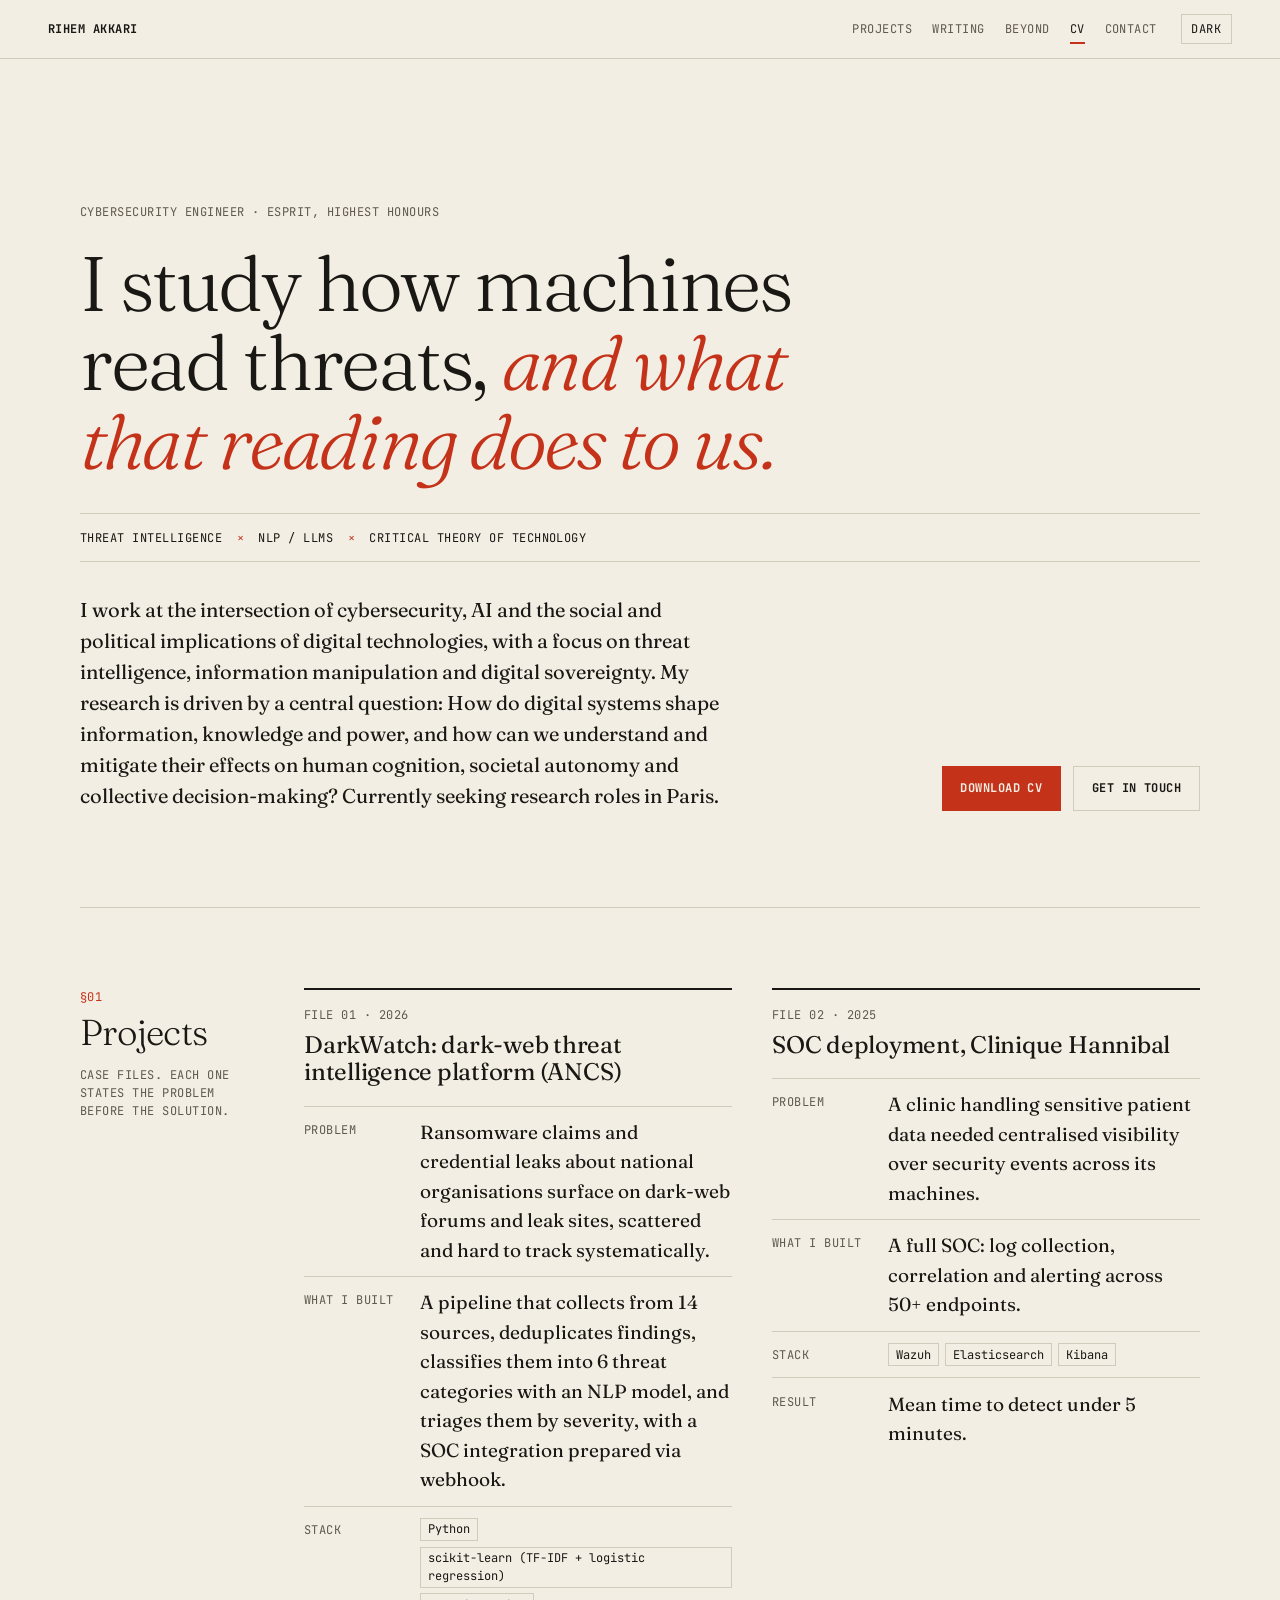
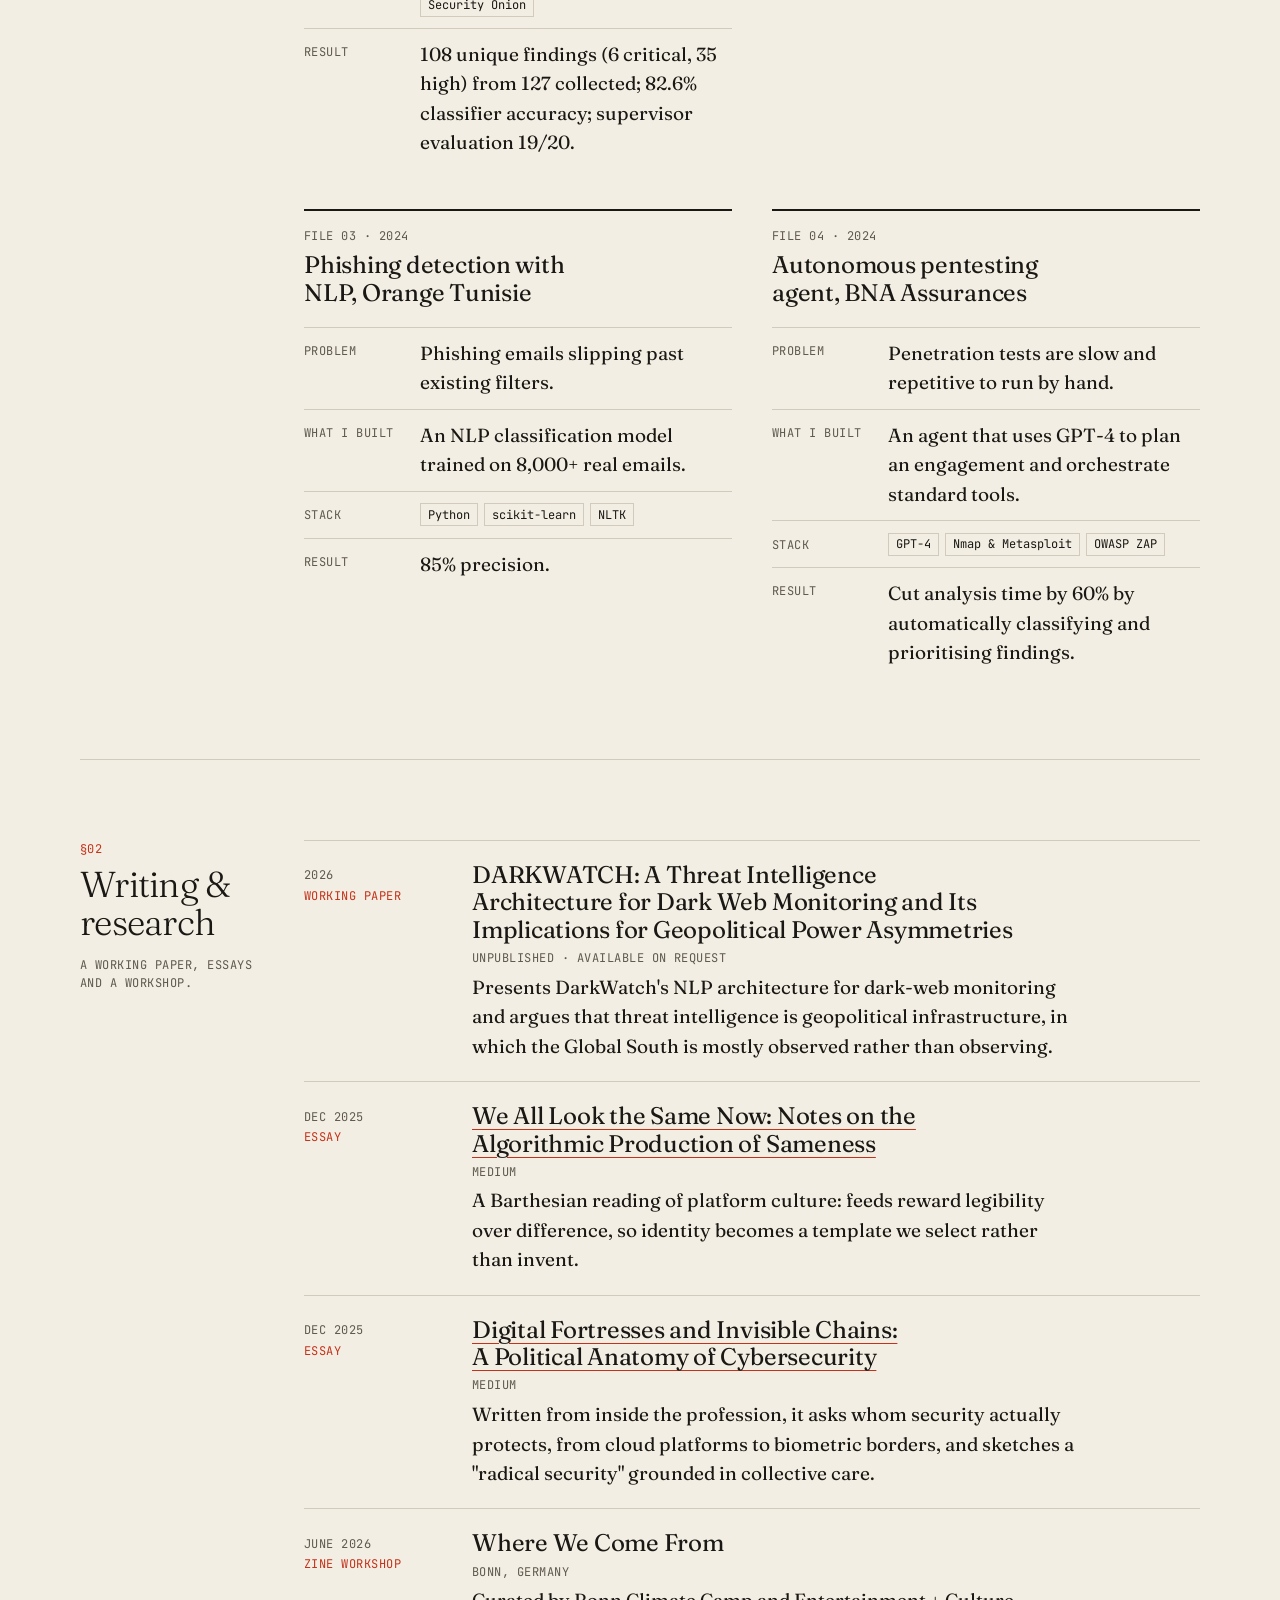
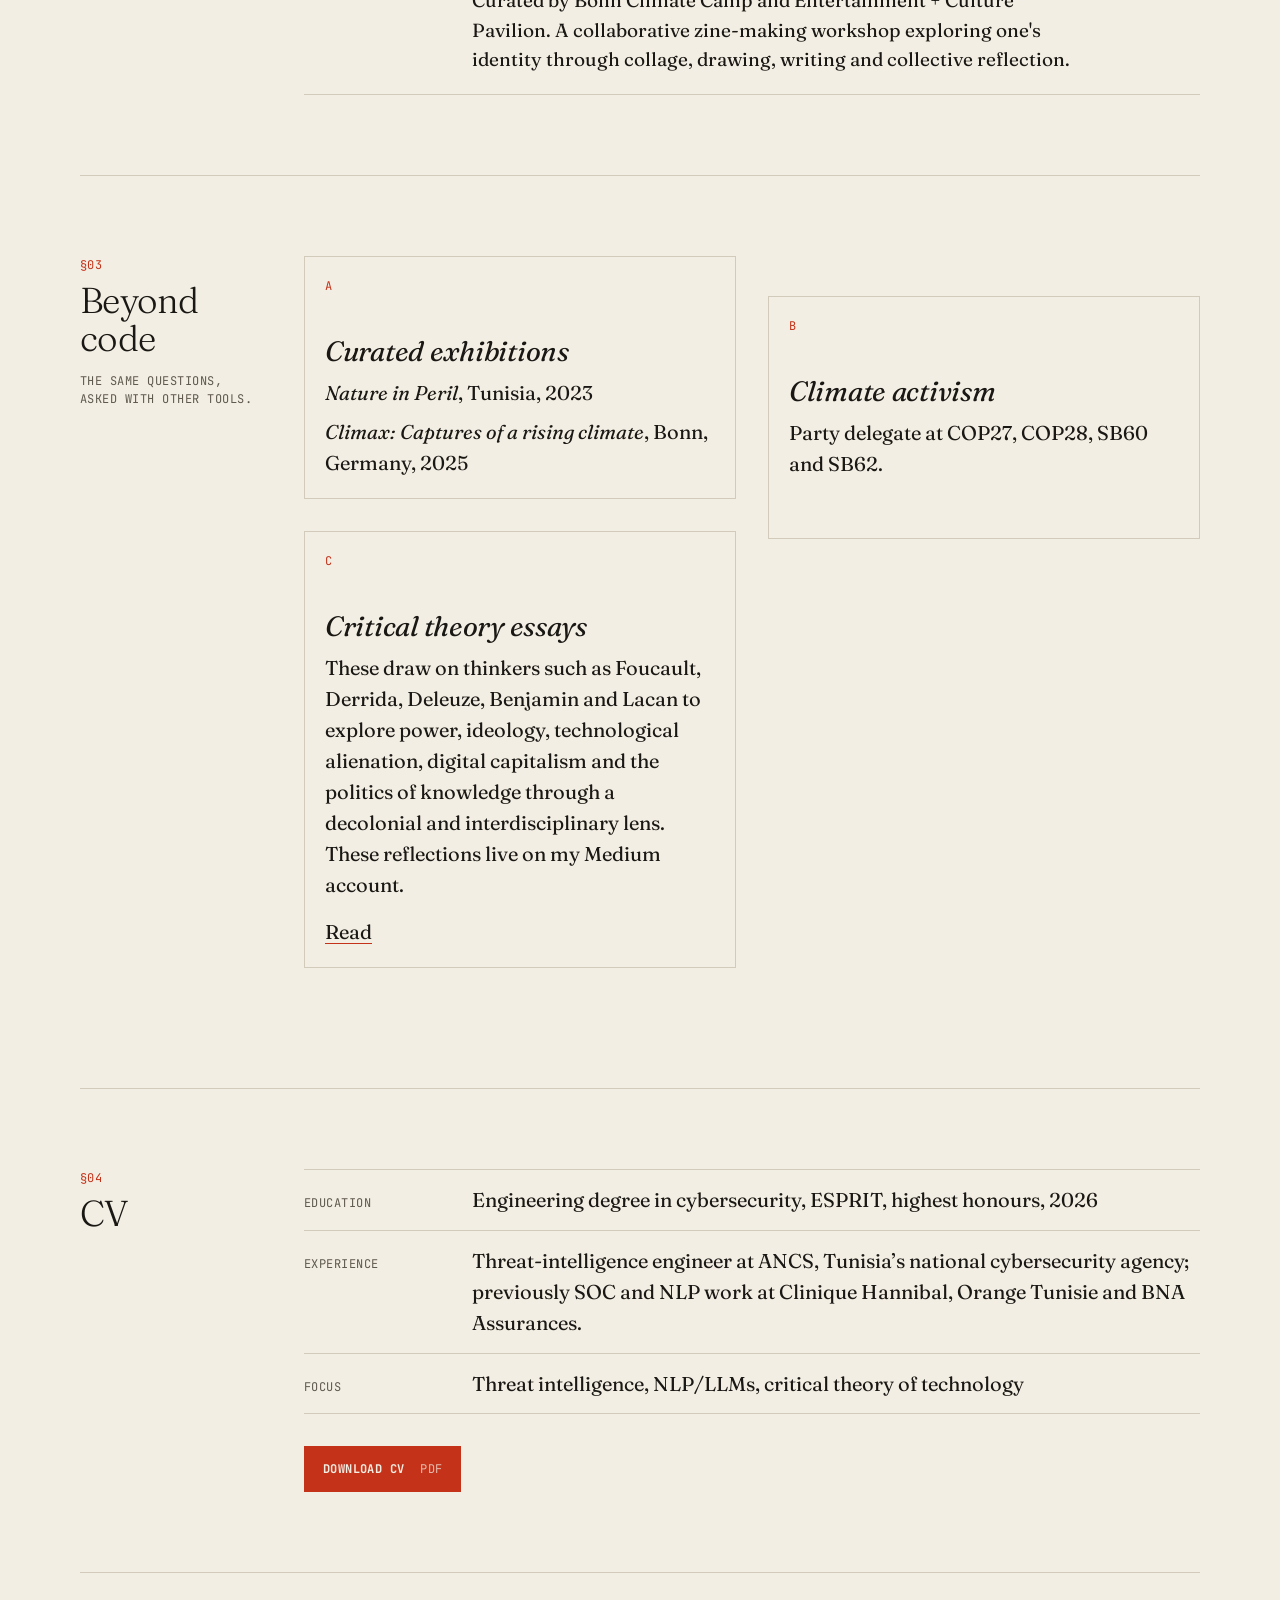
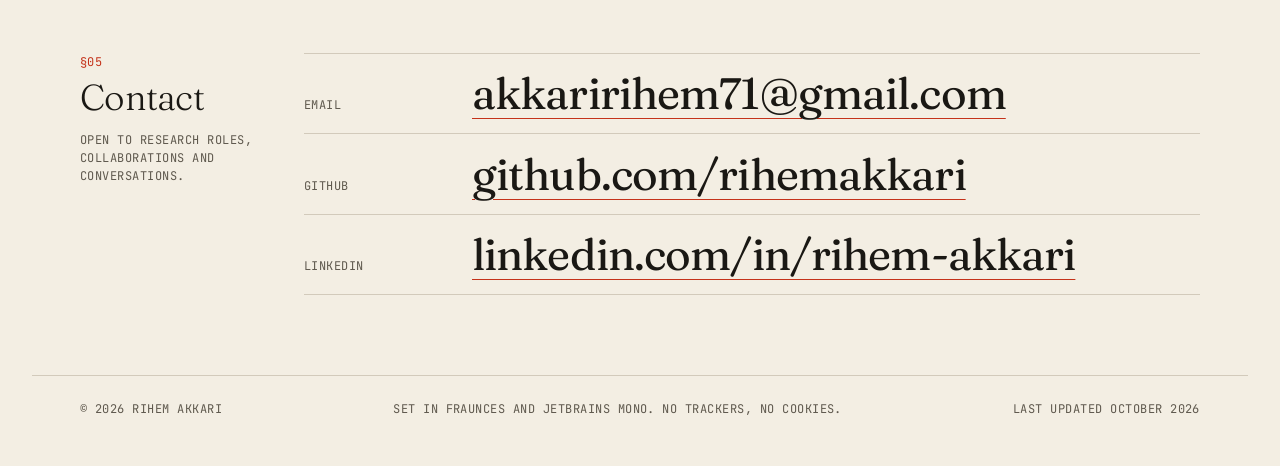
==== index.html @ 9b910fe8 "Add personal portfolio site Static single-page site for GitHub Pages: hero, projects, writing and re" ====
<!doctype html>
<html lang="en">
<head>
  <meta charset="utf-8">
  <meta name="viewport" content="width=device-width, initial-scale=1">
  <title>Rihem Akkari — Threat intelligence, language models, critical theory</title>
  <meta name="description" content="Rihem Akkari is a cybersecurity engineer working across threat intelligence, NLP/LLMs and the critical theory of technology.">
  <meta name="author" content="Rihem Akkari">
  <meta name="color-scheme" content="dark light">
  <meta name="theme-color" content="#100f0d">
  <link rel="canonical" href="https://rihemakkari.github.io/">

  <meta property="og:type" content="website">
  <meta property="og:url" content="https://rihemakkari.github.io/">
  <meta property="og:title" content="Rihem Akkari">
  <meta property="og:description" content="Cybersecurity engineer. Threat intelligence, NLP/LLMs and the critical theory of technology.">
  <!-- TODO: add a 1200x630 image at assets/img/og-image.png, then uncomment
  <meta property="og:image" content="https://rihemakkari.github.io/assets/img/og-image.png">
  <meta name="twitter:card" content="summary_large_image">
  -->

  <link rel="icon" href="assets/img/favicon.svg" type="image/svg+xml">
  <link rel="preload" href="assets/fonts/fraunces-latin-wght-normal.woff2" as="font" type="font/woff2" crossorigin>
  <link rel="stylesheet" href="css/style.css">
  <script>
    // Apply a saved theme before first paint to avoid a flash.
    try {
      var t = localStorage.getItem('theme');
      if (t === 'light' || t === 'dark') document.documentElement.dataset.theme = t;
    } catch (e) {}
  </script>
</head>
<body>
  <a class="skip" href="#main">Skip to content</a>

  <header class="site-header">
    <a class="wordmark" href="#top">Rihem Akkari</a>
    <nav aria-label="Sections">
      <ul>
        <li><a href="#projects">Projects</a></li>
        <li><a href="#writing">Writing</a></li>
        <li><a href="#beyond">Beyond</a></li>
        <li><a href="#cv">CV</a></li>
        <li><a href="#contact">Contact</a></li>
      </ul>
    </nav>
    <button class="theme-toggle" type="button" hidden>
      <span class="theme-toggle__label">Light</span>
    </button>
  </header>

  <main id="main">

    <!-- HERO -->
    <section class="hero" id="top" aria-labelledby="hero-title">
      <p class="eyebrow">Cybersecurity engineer · ESPRIT, highest honours</p>
      <!-- TODO: this thesis sentence is a draft. Rewrite it in your own words. -->
      <h1 id="hero-title">
        I study how machines read threats, <em>and what that reading does to us.</em>
      </h1>
      <p class="threads">
        <span>threat intelligence</span>
        <span aria-hidden="true">×</span>
        <span>NLP / LLMs</span>
        <span aria-hidden="true">×</span>
        <span>critical theory of technology</span>
      </p>
      <div class="hero__foot">
        <p class="lede">
          I work at the intersection of cybersecurity, AI and the social and political implications of digital technologies, with a focus on threat intelligence, information manipulation and digital sovereignty. My research is driven by a central question: How do digital systems shape information, knowledge and power, and how can we understand and mitigate their effects on human cognition, societal autonomy and collective decision-making?
          Currently seeking research roles in Paris.
        </p>
        <p class="actions">
          <a class="button" href="assets/cv/Rihem-Akkari-CV.pdf" download>Download CV</a>
          <a class="button button--quiet" href="#contact">Get in touch</a>
        </p>
      </div>
    </section>

    <!-- §01 PROJECTS -->
    <section class="section" id="projects" aria-labelledby="projects-title">
      <header class="section__head">
        <p class="section__num" aria-hidden="true">§01</p>
        <h2 id="projects-title">Projects</h2>
        <p class="section__note">Case files. Each one states the problem before the solution.</p>
      </header>

      <div class="section__body files">

        <article class="file">
          <header class="file__head">
            <p class="file__id">File 01 · 2026</p>
            <h3>DarkWatch: dark-web threat intelligence platform (ANCS)</h3>
          </header>
          <dl>
            <div><dt>Problem</dt><dd>Ransomware claims and credential leaks about national organisations surface on dark-web forums and leak sites, scattered and hard to track systematically.</dd></div>
            <div><dt>What I built</dt><dd>A pipeline that collects from 14 sources, deduplicates findings, classifies them into 6 threat categories with an NLP model, and triages them by severity, with a SOC integration prepared via webhook.</dd></div>
            <div><dt>Stack</dt><dd><ul class="tags"><li>Python</li><li>scikit-learn (TF-IDF + logistic regression)</li><li>Security Onion</li></ul></dd></div>
            <div><dt>Result</dt><dd>108 unique findings (6 critical, 35 high) from 127 collected; 82.6% classifier accuracy; supervisor evaluation 19/20.</dd></div>
          </dl>
        </article>

        <article class="file">
          <header class="file__head">
            <p class="file__id">File 02 · 2025</p>
            <h3>SOC deployment, Clinique Hannibal</h3>
          </header>
          <dl>
            <div><dt>Problem</dt><dd>A clinic handling sensitive patient data needed centralised visibility over security events across its machines.</dd></div>
            <div><dt>What I built</dt><dd>A full SOC: log collection, correlation and alerting across 50+ endpoints.</dd></div>
            <div><dt>Stack</dt><dd><ul class="tags"><li>Wazuh</li><li>Elasticsearch</li><li>Kibana</li></ul></dd></div>
            <div><dt>Result</dt><dd>Mean time to detect under 5 minutes.</dd></div>
          </dl>
        </article>

        <article class="file">
          <header class="file__head">
            <p class="file__id">File 03 · 2024</p>
            <h3>Phishing detection with NLP, Orange Tunisie</h3>
          </header>
          <dl>
            <div><dt>Problem</dt><dd>Phishing emails slipping past existing filters.</dd></div>
            <div><dt>What I built</dt><dd>An NLP classification model trained on 8,000+ real emails.</dd></div>
            <div><dt>Stack</dt><dd><ul class="tags"><li>Python</li><li>scikit-learn</li><li>NLTK</li></ul></dd></div>
            <div><dt>Result</dt><dd>85% precision.</dd></div>
          </dl>
        </article>

        <article class="file">
          <header class="file__head">
            <p class="file__id">File 04 · 2024</p>
            <h3>Autonomous pentesting agent, BNA Assurances</h3>
          </header>
          <dl>
            <div><dt>Problem</dt><dd>Penetration tests are slow and repetitive to run by hand.</dd></div>
            <div><dt>What I built</dt><dd>An agent that uses GPT-4 to plan an engagement and orchestrate standard tools.</dd></div>
            <div><dt>Stack</dt><dd><ul class="tags"><li>GPT-4</li><li>Nmap &amp; Metasploit</li><li>OWASP ZAP</li></ul></dd></div>
            <div><dt>Result</dt><dd>Cut analysis time by 60% by automatically classifying and prioritising findings.</dd></div>
          </dl>
        </article>

      </div>
    </section>

    <!-- §02 WRITING & RESEARCH -->
    <section class="section" id="writing" aria-labelledby="writing-title">
      <header class="section__head">
        <p class="section__num" aria-hidden="true">§02</p>
        <h2 id="writing-title">Writing &amp; research</h2>
        <p class="section__note">A working paper, essays and a workshop.</p>
      </header>

      <ol class="section__body biblio">
        <li class="entry">
          <p class="entry__meta"><time datetime="2026">2026</time> <span class="kind">Working paper</span></p>
          <div>
            <h3>DARKWATCH: A Threat Intelligence Architecture for Dark Web Monitoring and Its Implications for Geopolitical Power Asymmetries</h3>
            <p class="entry__venue">Unpublished · Available on request</p>
            <p>Presents DarkWatch's NLP architecture for dark-web monitoring and argues that threat intelligence is geopolitical infrastructure, in which the Global South is mostly observed rather than observing.</p>
          </div>
        </li>
        <li class="entry">
          <p class="entry__meta"><time datetime="2025-12">Dec 2025</time> <span class="kind">Essay</span></p>
          <div>
            <h3><a href="https://medium.com/@rihemakkari/we-all-look-the-same-now-notes-on-the-algorithmic-production-of-sameness-9c841b432b86">We All Look the Same Now: Notes on the Algorithmic Production of Sameness</a></h3>
            <p class="entry__venue">Medium</p>
            <p>A Barthesian reading of platform culture: feeds reward legibility over difference, so identity becomes a template we select rather than invent.</p>
          </div>
        </li>
        <li class="entry">
          <p class="entry__meta"><time datetime="2025-12">Dec 2025</time> <span class="kind">Essay</span></p>
          <div>
            <h3><a href="https://medium.com/@rihemakkari/digital-fortresses-and-invisible-chains-5268ffb62903">Digital Fortresses and Invisible Chains: A Political Anatomy of Cybersecurity</a></h3>
            <p class="entry__venue">Medium</p>
            <p>Written from inside the profession, it asks whom security actually protects, from cloud platforms to biometric borders, and sketches a "radical security" grounded in collective care.</p>
          </div>
        </li>
        <li class="entry">
          <p class="entry__meta"><time datetime="2026-06">June 2026</time> <span class="kind">Zine workshop</span></p>
          <div>
            <h3>Where We Come From</h3>
            <p class="entry__venue">Bonn, Germany</p>
            <p>Curated by Bonn Climate Camp and Entertainment + Culture Pavilion. A collaborative zine-making workshop exploring one's identity through collage, drawing, writing and collective reflection.</p>
          </div>
        </li>
      </ol>
    </section>

    <!-- §03 BEYOND CODE -->
    <section class="section" id="beyond" aria-labelledby="beyond-title">
      <header class="section__head">
        <p class="section__num" aria-hidden="true">§03</p>
        <h2 id="beyond-title">Beyond code</h2>
        <p class="section__note">The same questions, asked with other tools.</p>
      </header>

      <div class="section__body sheet">
        <article class="frame">
          <p class="frame__num" aria-hidden="true">A</p>
          <h3>Curated exhibitions</h3>
          <ul class="frame__list">
            <li><cite>Nature in Peril</cite>, Tunisia, 2023</li>
            <li><cite>Climax: Captures of a rising climate</cite>, Bonn, Germany, 2025</li>
          </ul>
        </article>
        <article class="frame">
          <p class="frame__num" aria-hidden="true">B</p>
          <h3>Climate activism</h3>
          <p>Party delegate at COP27, COP28, SB60 and SB62.</p>
        </article>
        <article class="frame">
          <p class="frame__num" aria-hidden="true">C</p>
          <h3>Critical theory essays</h3>
          <p>These draw on thinkers such as Foucault, Derrida, Deleuze, Benjamin and Lacan to explore power, ideology, technological alienation, digital capitalism and the politics of knowledge through a decolonial and interdisciplinary lens. These reflections live on my Medium account.</p>
          <p class="frame__link"><a href="https://medium.com/@rihemakkari">Read<span class="visually-hidden"> the essays</span></a></p>
        </article>
      </div>
    </section>

    <!-- §04 CV -->
    <section class="section" id="cv" aria-labelledby="cv-title">
      <header class="section__head">
        <p class="section__num" aria-hidden="true">§04</p>
        <h2 id="cv-title">CV</h2>
      </header>

      <div class="section__body cv">
        <ul class="cv__lines">
          <li><span class="kind">Education</span> <span>Engineering degree in cybersecurity, ESPRIT, highest honours, 2026</span></li>
          <li><span class="kind">Experience</span> <span>Threat-intelligence engineer at ANCS, Tunisia’s national cybersecurity agency; previously SOC and NLP work at Clinique Hannibal, Orange Tunisie and BNA Assurances.</span></li>
          <li><span class="kind">Focus</span> <span>Threat intelligence, NLP/LLMs, critical theory of technology</span></li>
        </ul>
        <p><a class="button" href="assets/cv/Rihem-Akkari-CV.pdf" download>Download CV <span class="button__meta">PDF</span></a></p>
      </div>
    </section>

    <!-- §05 CONTACT -->
    <section class="section" id="contact" aria-labelledby="contact-title">
      <header class="section__head">
        <p class="section__num" aria-hidden="true">§05</p>
        <h2 id="contact-title">Contact</h2>
        <p class="section__note">Open to research roles, collaborations and conversations.</p>
      </header>

      <ul class="section__body contact">
        <li><span class="kind">Email</span> <a href="mailto:akkaririhem71@gmail.com">akkaririhem71@gmail.com</a></li>
        <!-- TODO: confirm this is your GitHub username. -->
        <li><span class="kind">GitHub</span> <a href="https://github.com/rihemakkari" rel="me">github.com/rihemakkari</a></li>
        <li><span class="kind">LinkedIn</span> <a href="https://www.linkedin.com/in/rihem-akkari" rel="me">linkedin.com/in/rihem-akkari</a></li>
      </ul>
    </section>

  </main>

  <footer class="site-footer">
    <p>© 2026 Rihem Akkari</p>
    <p>Set in Fraunces and JetBrains Mono. No trackers, no cookies.</p>
    <p>Last updated <time datetime="2026-10">October 2026</time></p>
  </footer>

  <script src="js/main.js" defer></script>
</body>
</html>
---- css/style.css ----
/* ---------- Fonts ---------- */

@font-face {
  font-family: "Fraunces";
  src: url("../assets/fonts/fraunces-latin-wght-normal.woff2") format("woff2");
  font-weight: 100 900;
  font-style: normal;
  font-display: swap;
}

@font-face {
  font-family: "Fraunces";
  src: url("../assets/fonts/fraunces-latin-wght-italic.woff2") format("woff2");
  font-weight: 100 900;
  font-style: italic;
  font-display: swap;
}

@font-face {
  font-family: "JetBrains Mono";
  src: url("../assets/fonts/jetbrains-mono-latin-wght-normal.woff2") format("woff2");
  font-weight: 100 800;
  font-style: normal;
  font-display: swap;
}

/* ---------- Tokens ---------- */

:root {
  --bg: #100f0d;
  --fg: #ebe5d8;
  --muted: #a39c8e;
  --rule: #2e2b26;
  --accent: #ff5a36;
  --accent-fg: #100f0d;

  --serif: "Fraunces", "Iowan Old Style", "Palatino Linotype", Georgia, serif;
  --mono: "JetBrains Mono", ui-monospace, "Cascadia Mono", Consolas, monospace;

  --gutter: clamp(1rem, 4vw, 3rem);
  --margin-col: 11rem;
  --max: 76rem;

  color-scheme: dark;
}

/* Light "paper" theme: system preference unless the visitor chose dark. */
@media (prefers-color-scheme: light) {
  :root:not([data-theme="dark"]) {
    --bg: #f3eee3;
    --fg: #1a1814;
    --muted: #5f594e;
    --rule: #d2cabb;
    --accent: #c4321a;
    --accent-fg: #f3eee3;
    color-scheme: light;
  }
}

:root[data-theme="light"] {
  --bg: #f3eee3;
  --fg: #1a1814;
  --muted: #5f594e;
  --rule: #d2cabb;
  --accent: #c4321a;
  --accent-fg: #f3eee3;
  color-scheme: light;
}

/* ---------- Base ---------- */

*,
*::before,
*::after {
  box-sizing: border-box;
}

html {
  scroll-behavior: smooth;
  scroll-padding-top: 5rem;
  -webkit-text-size-adjust: 100%;
}

body {
  margin: 0;
  background: var(--bg);
  color: var(--fg);
  font-family: var(--serif);
  font-size: clamp(1.0625rem, 0.98rem + 0.35vw, 1.25rem);
  line-height: 1.55;
  font-optical-sizing: auto;
  text-rendering: optimizeLegibility;
}

h1,
h2,
h3,
p,
ul,
ol,
dl,
dd {
  margin: 0;
}

ul,
ol {
  padding: 0;
  list-style: none;
}

h1,
h2,
h3 {
  font-weight: 400;
  line-height: 1.05;
  letter-spacing: -0.02em;
  text-wrap: balance;
}

a {
  color: inherit;
  text-decoration: underline;
  text-decoration-color: var(--accent);
  text-decoration-thickness: 1px;
  text-underline-offset: 0.2em;
  transition: text-decoration-thickness 120ms, color 120ms;
}

a:hover {
  color: var(--accent);
  text-decoration-thickness: 2px;
}

:focus-visible {
  outline: 2px solid var(--accent);
  outline-offset: 3px;
}

::selection {
  background: var(--accent);
  color: var(--accent-fg);
}

.visually-hidden {
  position: absolute;
  width: 1px;
  height: 1px;
  overflow: hidden;
  clip-path: inset(50%);
  white-space: nowrap;
}

.skip {
  position: absolute;
  left: var(--gutter);
  top: -4rem;
  z-index: 10;
  padding: 0.5rem 0.75rem;
  background: var(--accent);
  color: var(--accent-fg);
  font-family: var(--mono);
  font-size: 0.8rem;
  text-decoration: none;
}

.skip:focus {
  top: 0.5rem;
  color: var(--accent-fg);
}

/* Mono metadata: labels, dates, tags. */
.eyebrow,
.threads,
.section__num,
.section__note,
.kind,
.file__id,
.file dt,
.tags,
.entry__meta,
.entry__venue,
.frame__num,
.site-header,
.site-footer,
.button {
  font-family: var(--mono);
  font-size: 0.75rem;
  letter-spacing: 0.04em;
  text-transform: uppercase;
  line-height: 1.5;
}

.kind,
.file dt,
.file__id,
.entry__meta,
.entry__venue,
.section__note,
.eyebrow {
  color: var(--muted);
}

/* Placeholder text the owner still has to fill in. */
.todo {
  font-family: var(--mono);
  font-size: 0.8em;
  letter-spacing: 0;
  text-transform: none;
  color: var(--muted);
  background: color-mix(in srgb, var(--accent) 12%, transparent);
  padding: 0.05em 0.3em;
}

/* ---------- Header ---------- */

.site-header {
  position: sticky;
  top: 0;
  z-index: 5;
  display: flex;
  flex-wrap: wrap;
  align-items: center;
  gap: 0.5rem 1.5rem;
  padding: 0.9rem var(--gutter);
  background: var(--bg);
  border-bottom: 1px solid var(--rule);
}

.site-header a {
  text-decoration: none;
}

.wordmark {
  margin-right: auto;
  font-weight: 700;
}

.site-header ul {
  display: flex;
  flex-wrap: wrap;
  gap: 0.25rem 1.25rem;
}

.site-header nav a {
  display: inline-block;
  padding: 0.25rem 0;
  color: var(--muted);
}

.site-header nav a:hover,
.site-header nav a[aria-current="true"] {
  color: var(--fg);
}

.site-header nav a[aria-current="true"] {
  box-shadow: 0 2px 0 var(--accent);
}

.theme-toggle {
  font: inherit;
  letter-spacing: inherit;
  text-transform: inherit;
  color: var(--fg);
  background: none;
  border: 1px solid var(--rule);
  padding: 0.3rem 0.6rem;
  cursor: pointer;
}

.theme-toggle:hover {
  border-color: var(--accent);
  color: var(--accent);
}

/* ---------- Hero ---------- */

main,
.site-footer {
  max-width: var(--max);
  margin-inline: auto;
  padding-inline: var(--gutter);
}

.hero {
  padding-block: clamp(3.5rem, 12vw, 9rem) clamp(3rem, 8vw, 6rem);
}

.hero h1 {
  max-width: 20ch;
  margin-block: 1.5rem 2rem;
  font-size: clamp(2.25rem, 1.3rem + 4.4vw, 5rem);
  font-weight: 300;
  line-height: 1.02;
  letter-spacing: -0.03em;
}

.hero h1 em {
  color: var(--accent);
  font-weight: 300;
}

.threads {
  display: flex;
  flex-wrap: wrap;
  gap: 0.25rem 0.9rem;
  padding-block: 0.9rem;
  border-block: 1px solid var(--rule);
}

.threads [aria-hidden] {
  color: var(--accent);
}

.hero__foot {
  display: grid;
  gap: 1.5rem;
  margin-top: 2rem;
}

.lede {
  max-width: 40rem;
}

.actions {
  display: flex;
  flex-wrap: wrap;
  gap: 0.75rem;
  align-items: start;
}

.button {
  display: inline-block;
  padding: 0.8rem 1.1rem;
  background: var(--accent);
  color: var(--accent-fg);
  border: 1px solid var(--accent);
  font-weight: 700;
  text-decoration: none;
}

.button:hover {
  background: transparent;
  color: var(--accent);
}

.button--quiet {
  background: transparent;
  color: var(--fg);
  border-color: var(--rule);
}

.button--quiet:hover {
  border-color: var(--accent);
}

.button__meta {
  margin-left: 0.5rem;
  font-weight: 400;
  opacity: 0.75;
}

/* ---------- Sections ---------- */

.section {
  padding-block: clamp(2.5rem, 7vw, 5rem);
  border-top: 1px solid var(--rule);
}

.section__head {
  margin-bottom: 2rem;
}

.section__num {
  color: var(--accent);
  margin-bottom: 0.5rem;
}

.section h2 {
  font-size: clamp(2rem, 1.3rem + 3.2vw, 4rem);
  font-weight: 300;
}

.section__note {
  margin-top: 0.9rem;
  max-width: 16rem;
}

.section h3 {
  font-size: 1.5rem;
  line-height: 1.15;
  letter-spacing: -0.01em;
}

/* ---------- §01 Projects ---------- */

.files {
  display: grid;
  gap: 2.5rem;
}

.file {
  display: flex;
  flex-direction: column;
  padding-top: 1rem;
  border-top: 2px solid var(--fg);
}

.file__head {
  margin-bottom: 1.25rem;
}

.file__id {
  margin-bottom: 0.4rem;
}

.file dl > div {
  display: grid;
  grid-template-columns: 6.5rem 1fr;
  gap: 0.75rem;
  padding-block: 0.7rem;
  border-top: 1px solid var(--rule);
  font-size: 0.95em;
}

.file dt {
  padding-top: 0.25em;
}

.tags {
  display: flex;
  flex-wrap: wrap;
  gap: 0.35rem;
}

.tags li {
  /* Keep the casing of tool names such as scikit-learn. */
  text-transform: none;
  letter-spacing: 0;
  padding: 0.1rem 0.45rem;
  border: 1px solid var(--rule);
}

.file__link {
  margin-top: auto;
  padding-top: 0.9rem;
  border-top: 1px solid var(--rule);
}

/* ---------- §02 Writing ---------- */

.entry {
  display: grid;
  gap: 0.4rem;
  padding-block: 1.25rem;
  border-top: 1px solid var(--rule);
}

.entry:last-child {
  border-bottom: 1px solid var(--rule);
}

.entry__meta {
  display: flex;
  gap: 0.75rem;
  align-items: baseline;
}

.entry__meta .kind {
  color: var(--accent);
}

.entry__venue {
  margin-block: 0.35rem;
}

.entry div > p:last-child {
  max-width: 38rem;
  font-size: 0.95em;
}

/* ---------- §03 Beyond code ---------- */

.sheet {
  display: grid;
  gap: 1.5rem;
}

.frame {
  position: relative;
  padding: 1.25rem;
  border: 1px solid var(--rule);
}

.frame__num {
  color: var(--accent);
  margin-bottom: 2.5rem;
}

.frame h3 {
  margin-bottom: 0.6rem;
  font-size: 1.75rem;
  font-style: italic;
}

.frame__list li + li {
  margin-top: 0.5rem;
}

.frame__link {
  margin-top: 1rem;
}

/* ---------- §04 CV, §05 Contact ---------- */

.cv__lines {
  margin-bottom: 2rem;
}

.cv__lines li,
.contact li {
  display: grid;
  gap: 0.15rem;
  padding-block: 0.9rem;
  border-top: 1px solid var(--rule);
}

.cv__lines li:last-child,
.contact li:last-child {
  border-bottom: 1px solid var(--rule);
}

.contact a {
  font-size: clamp(1.35rem, 1rem + 2.2vw, 2.75rem);
  line-height: 1.15;
  letter-spacing: -0.02em;
  overflow-wrap: anywhere;
}

/* ---------- Footer ---------- */

.site-footer {
  display: flex;
  flex-wrap: wrap;
  justify-content: space-between;
  gap: 0.5rem 2rem;
  padding-block: 1.5rem 3rem;
  border-top: 1px solid var(--rule);
  color: var(--muted);
}

/* ---------- Wider screens ---------- */

@media (min-width: 40rem) {
  .hero__foot {
    grid-template-columns: 1fr auto;
    align-items: end;
  }

  .entry {
    grid-template-columns: 9rem 1fr;
    gap: 1.5rem;
  }

  .entry__meta {
    flex-direction: column;
    gap: 0.15rem;
    padding-top: 0.35rem;
  }

  .cv__lines li,
  .contact li {
    grid-template-columns: 9rem 1fr;
    gap: 1.5rem;
    align-items: baseline;
  }

  .files,
  .sheet {
    grid-template-columns: 1fr 1fr;
  }

  /* The one place the grid loosens: frames step out of line. */
  .sheet {
    gap: 2rem;
    padding-bottom: 2.5rem;
  }

  .frame:nth-child(even) {
    transform: translateY(2.5rem);
  }
}

@media (min-width: 62rem) {
  .section {
    display: grid;
    grid-template-columns: var(--margin-col) minmax(0, 1fr);
    column-gap: 3rem;
  }

  .section__head {
    position: sticky;
    top: 5rem;
    align-self: start;
    margin-bottom: 0;
  }

  .section h2 {
    font-size: 2.25rem;
  }
}

@media (max-width: 30rem) {
  .site-header {
    position: static;
  }

  html {
    scroll-padding-top: 1rem;
  }
}

/* ---------- Preferences ---------- */

@media (prefers-reduced-motion: reduce) {
  html {
    scroll-behavior: auto;
  }

  * {
    transition: none !important;
  }
}

@media print {
  .site-header,
  .theme-toggle,
  .actions {
    display: none;
  }

  :root {
    --bg: #fff;
    --fg: #000;
    --muted: #444;
    --rule: #bbb;
    --accent: #000;
  }
}
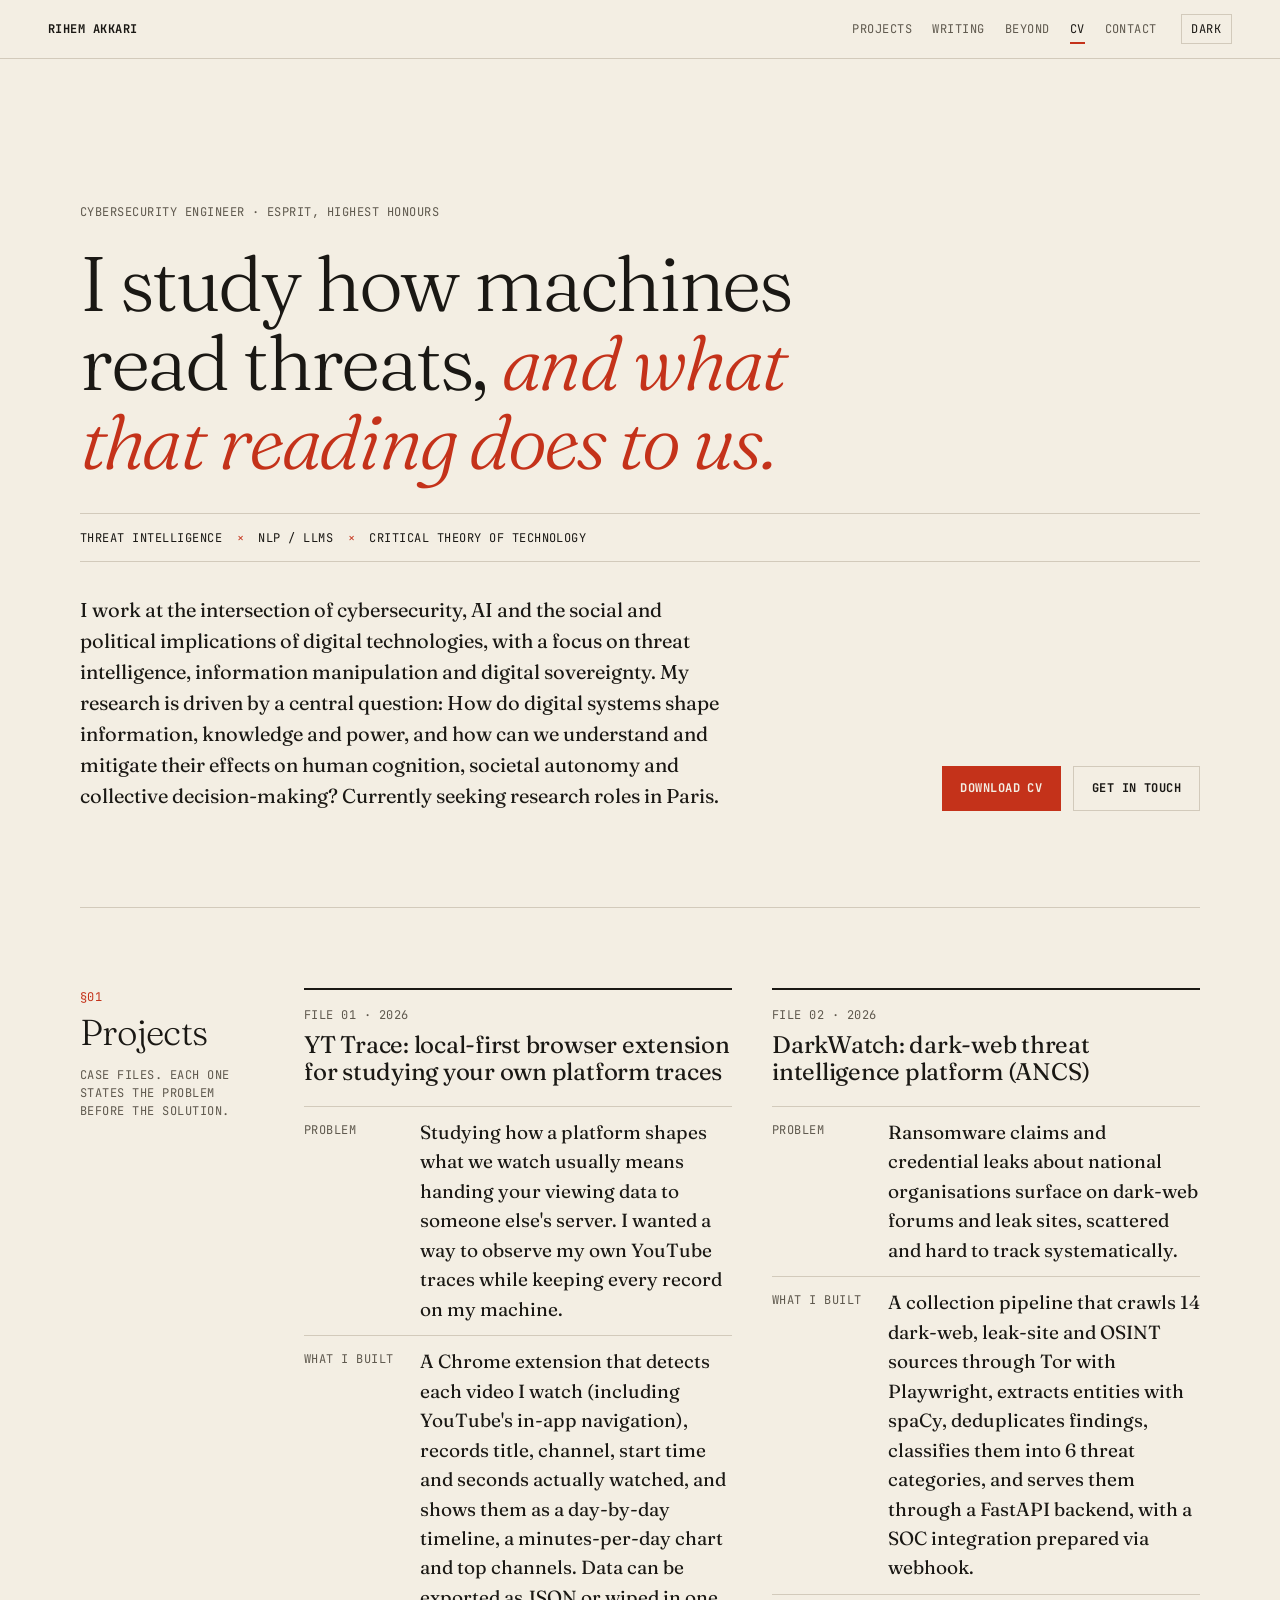
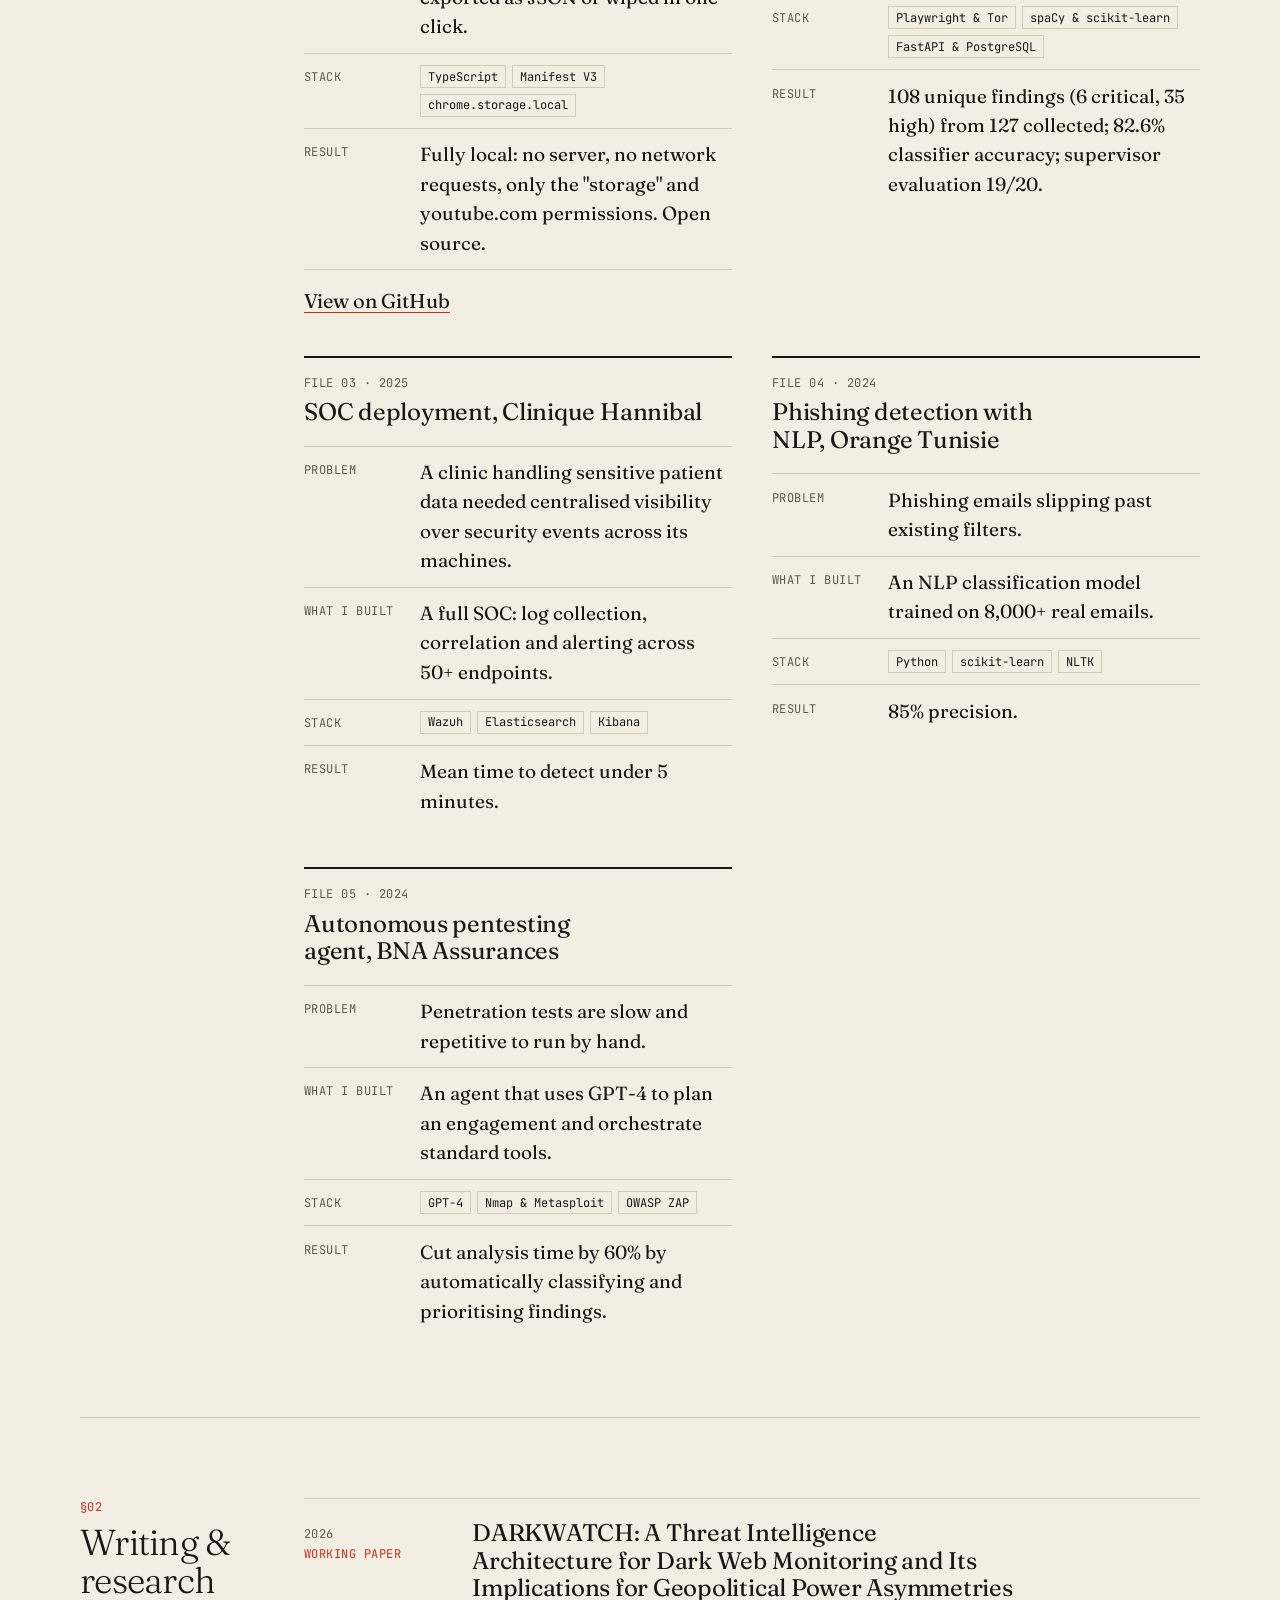
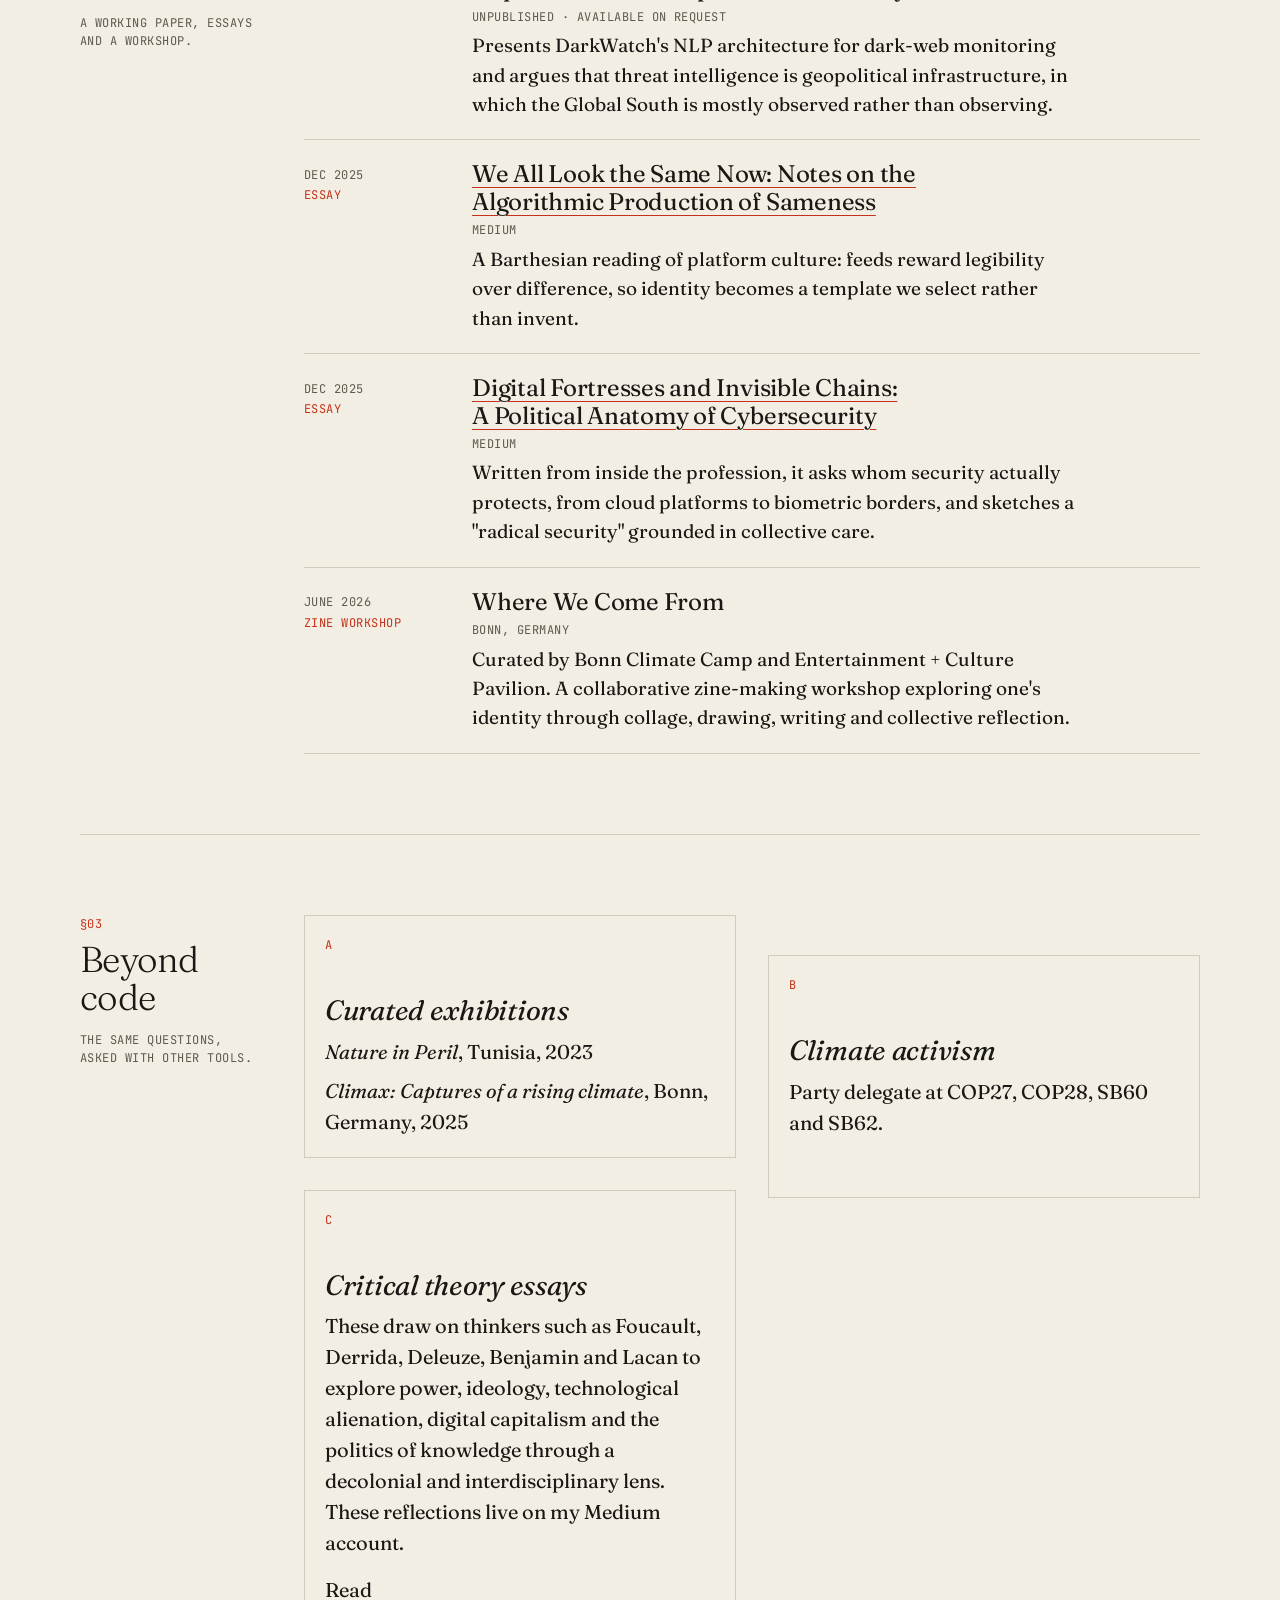
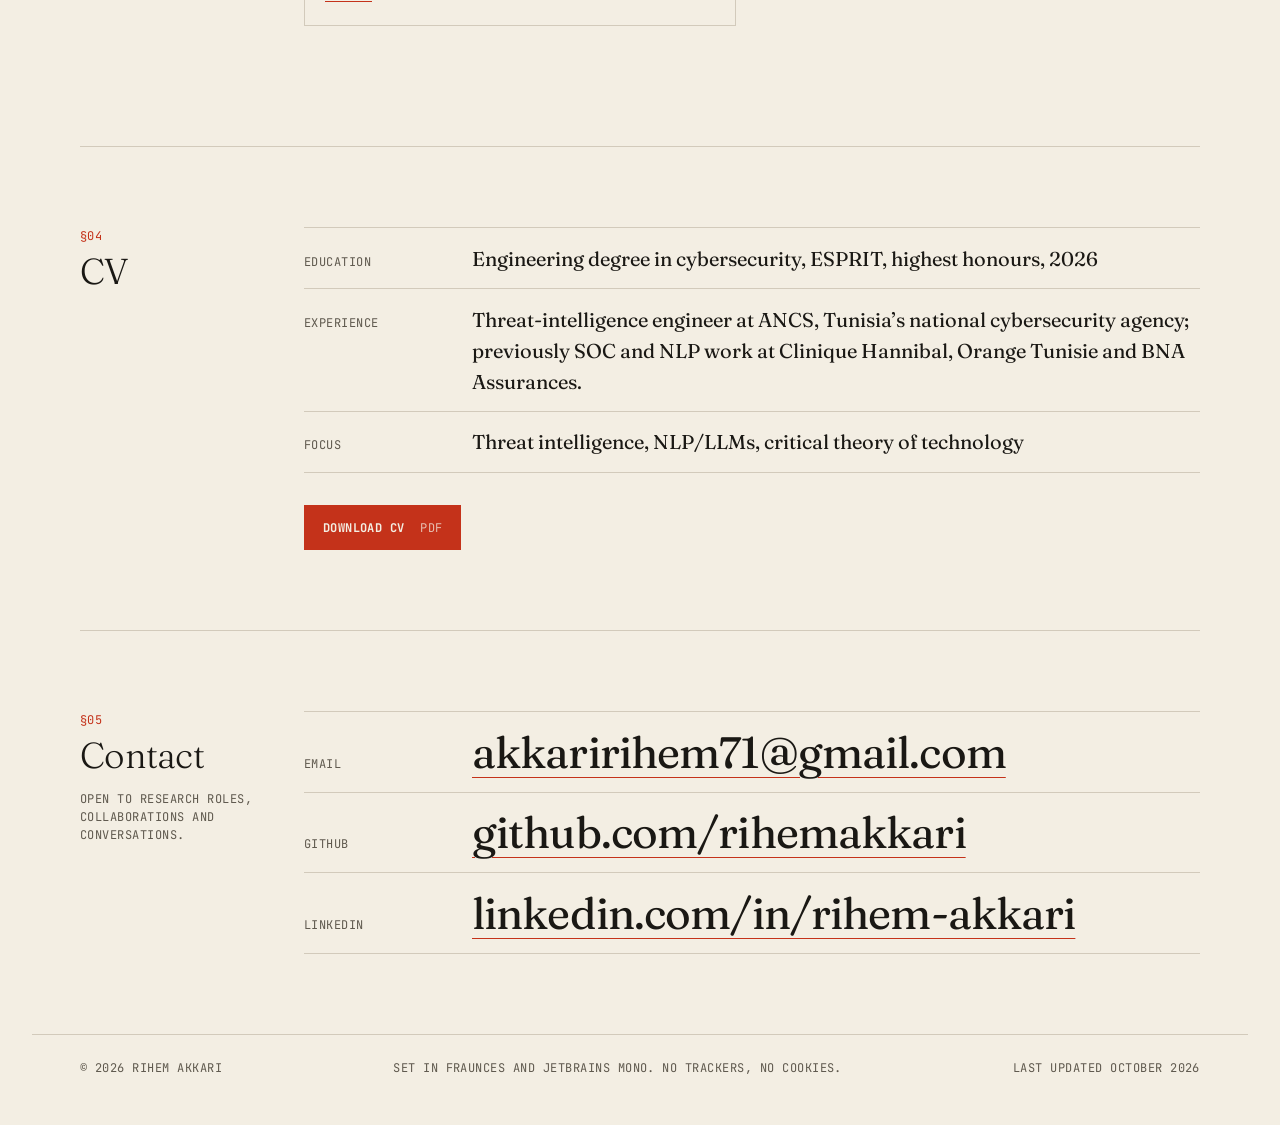
==== commit cac52c32: "Add YT Trace project and update DarkWatch card Co-Authored-By: Claude Opus 5.5 <noreply@anthropic.co" ====
--- a/index.html
+++ b/index.html
@@ -90,19 +90,33 @@
         <article class="file">
           <header class="file__head">
             <p class="file__id">File 01 · 2026</p>
+            <h3>YT Trace: local-first browser extension for studying your own platform traces</h3>
+          </header>
+          <dl>
+            <div><dt>Problem</dt><dd>Studying how a platform shapes what we watch usually means handing your viewing data to someone else's server. I wanted a way to observe my own YouTube traces while keeping every record on my machine.</dd></div>
+            <div><dt>What I built</dt><dd>A Chrome extension that detects each video I watch (including YouTube's in-app navigation), records title, channel, start time and seconds actually watched, and shows them as a day-by-day timeline, a minutes-per-day chart and top channels. Data can be exported as JSON or wiped in one click.</dd></div>
+            <div><dt>Stack</dt><dd><ul class="tags"><li>TypeScript</li><li>Manifest V3</li><li>chrome.storage.local</li></ul></dd></div>
+            <div><dt>Result</dt><dd>Fully local: no server, no network requests, only the "storage" and youtube.com permissions. Open source.</dd></div>
+          </dl>
+          <p class="file__link"><a href="https://github.com/rihemakkari/yt-trace">View on GitHub<span class="visually-hidden">: YT Trace</span></a></p>
+        </article>
+
+        <article class="file">
+          <header class="file__head">
+            <p class="file__id">File 02 · 2026</p>
             <h3>DarkWatch: dark-web threat intelligence platform (ANCS)</h3>
           </header>
           <dl>
             <div><dt>Problem</dt><dd>Ransomware claims and credential leaks about national organisations surface on dark-web forums and leak sites, scattered and hard to track systematically.</dd></div>
-            <div><dt>What I built</dt><dd>A pipeline that collects from 14 sources, deduplicates findings, classifies them into 6 threat categories with an NLP model, and triages them by severity, with a SOC integration prepared via webhook.</dd></div>
-            <div><dt>Stack</dt><dd><ul class="tags"><li>Python</li><li>scikit-learn (TF-IDF + logistic regression)</li><li>Security Onion</li></ul></dd></div>
+            <div><dt>What I built</dt><dd>A collection pipeline that crawls 14 dark-web, leak-site and OSINT sources through Tor with Playwright, extracts entities with spaCy, deduplicates findings, classifies them into 6 threat categories, and serves them through a FastAPI backend, with a SOC integration prepared via webhook.</dd></div>
+            <div><dt>Stack</dt><dd><ul class="tags"><li>Playwright &amp; Tor</li><li>spaCy &amp; scikit-learn</li><li>FastAPI &amp; PostgreSQL</li></ul></dd></div>
             <div><dt>Result</dt><dd>108 unique findings (6 critical, 35 high) from 127 collected; 82.6% classifier accuracy; supervisor evaluation 19/20.</dd></div>
           </dl>
         </article>
 
         <article class="file">
           <header class="file__head">
-            <p class="file__id">File 02 · 2025</p>
+            <p class="file__id">File 03 · 2025</p>
             <h3>SOC deployment, Clinique Hannibal</h3>
           </header>
           <dl>
@@ -115,7 +129,7 @@
 
         <article class="file">
           <header class="file__head">
-            <p class="file__id">File 03 · 2024</p>
+            <p class="file__id">File 04 · 2024</p>
             <h3>Phishing detection with NLP, Orange Tunisie</h3>
           </header>
           <dl>
@@ -128,7 +142,7 @@
 
         <article class="file">
           <header class="file__head">
-            <p class="file__id">File 04 · 2024</p>
+            <p class="file__id">File 05 · 2024</p>
             <h3>Autonomous pentesting agent, BNA Assurances</h3>
           </header>
           <dl>
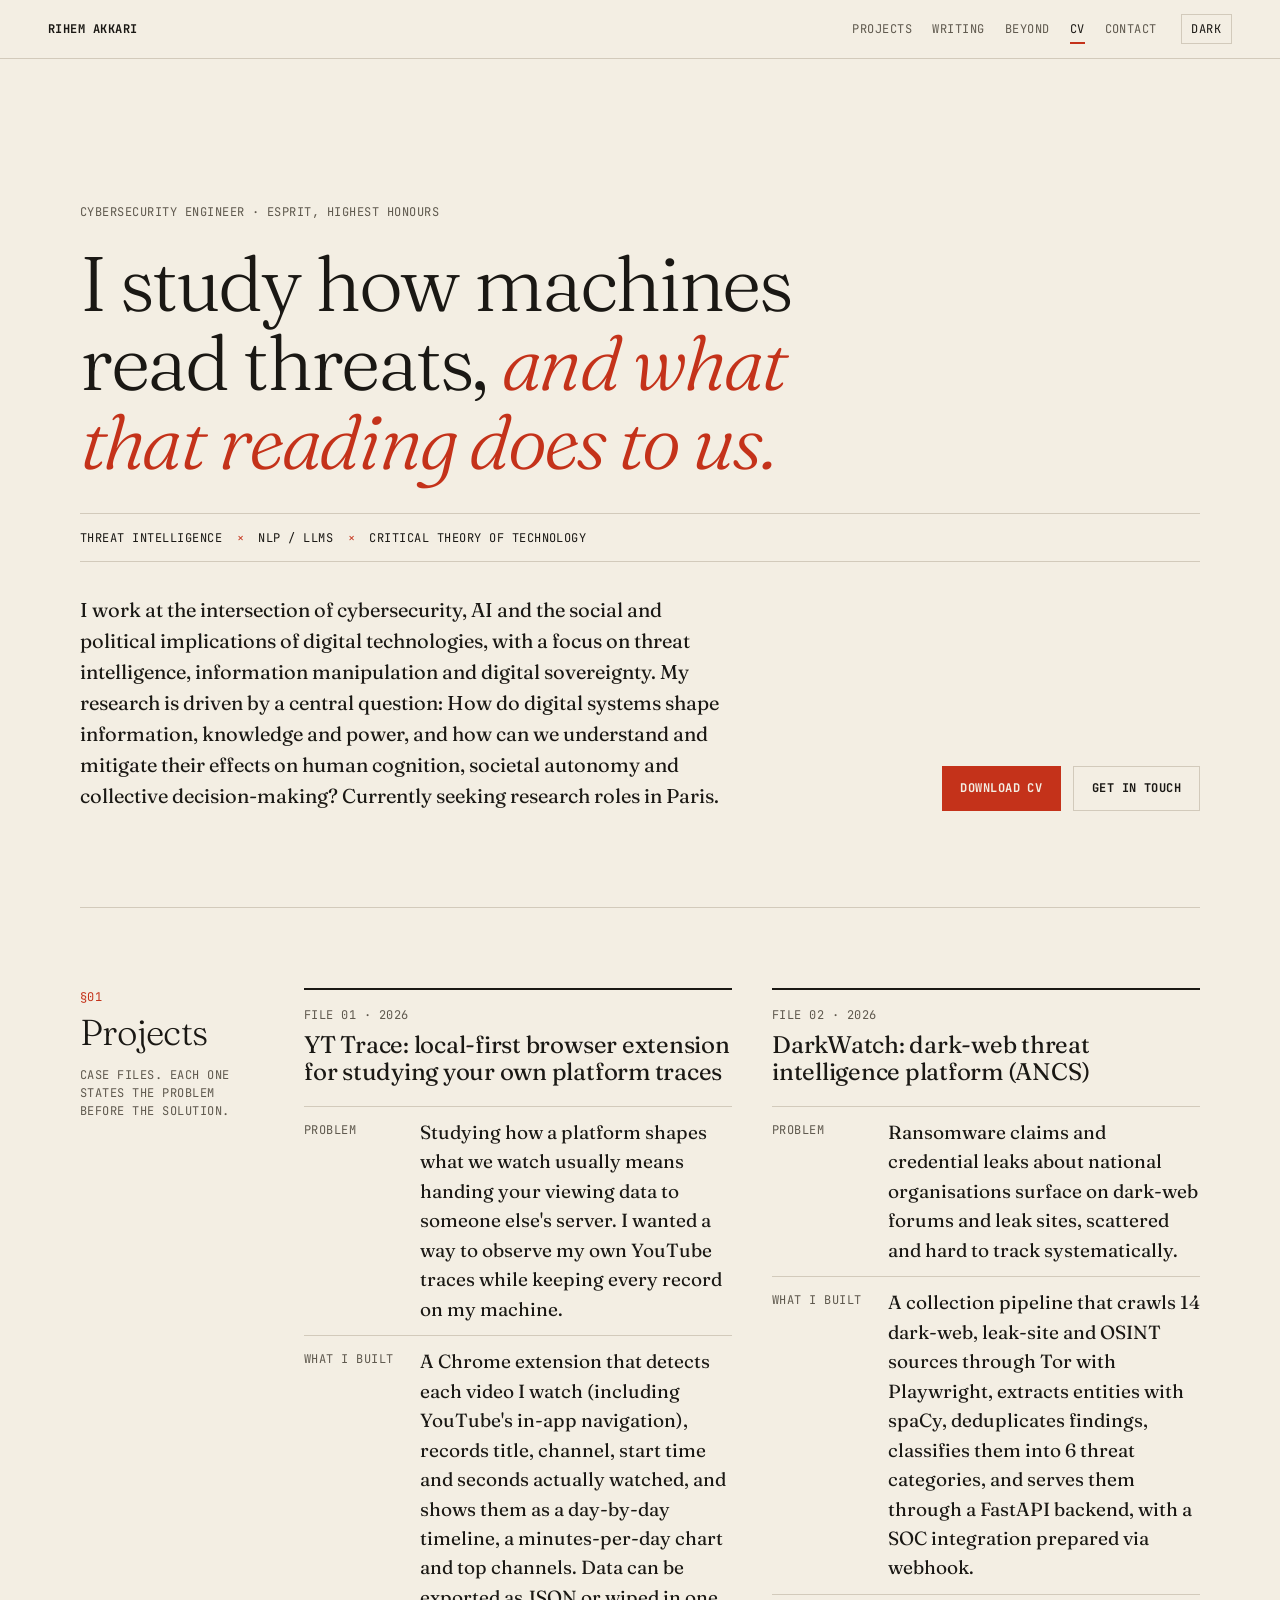
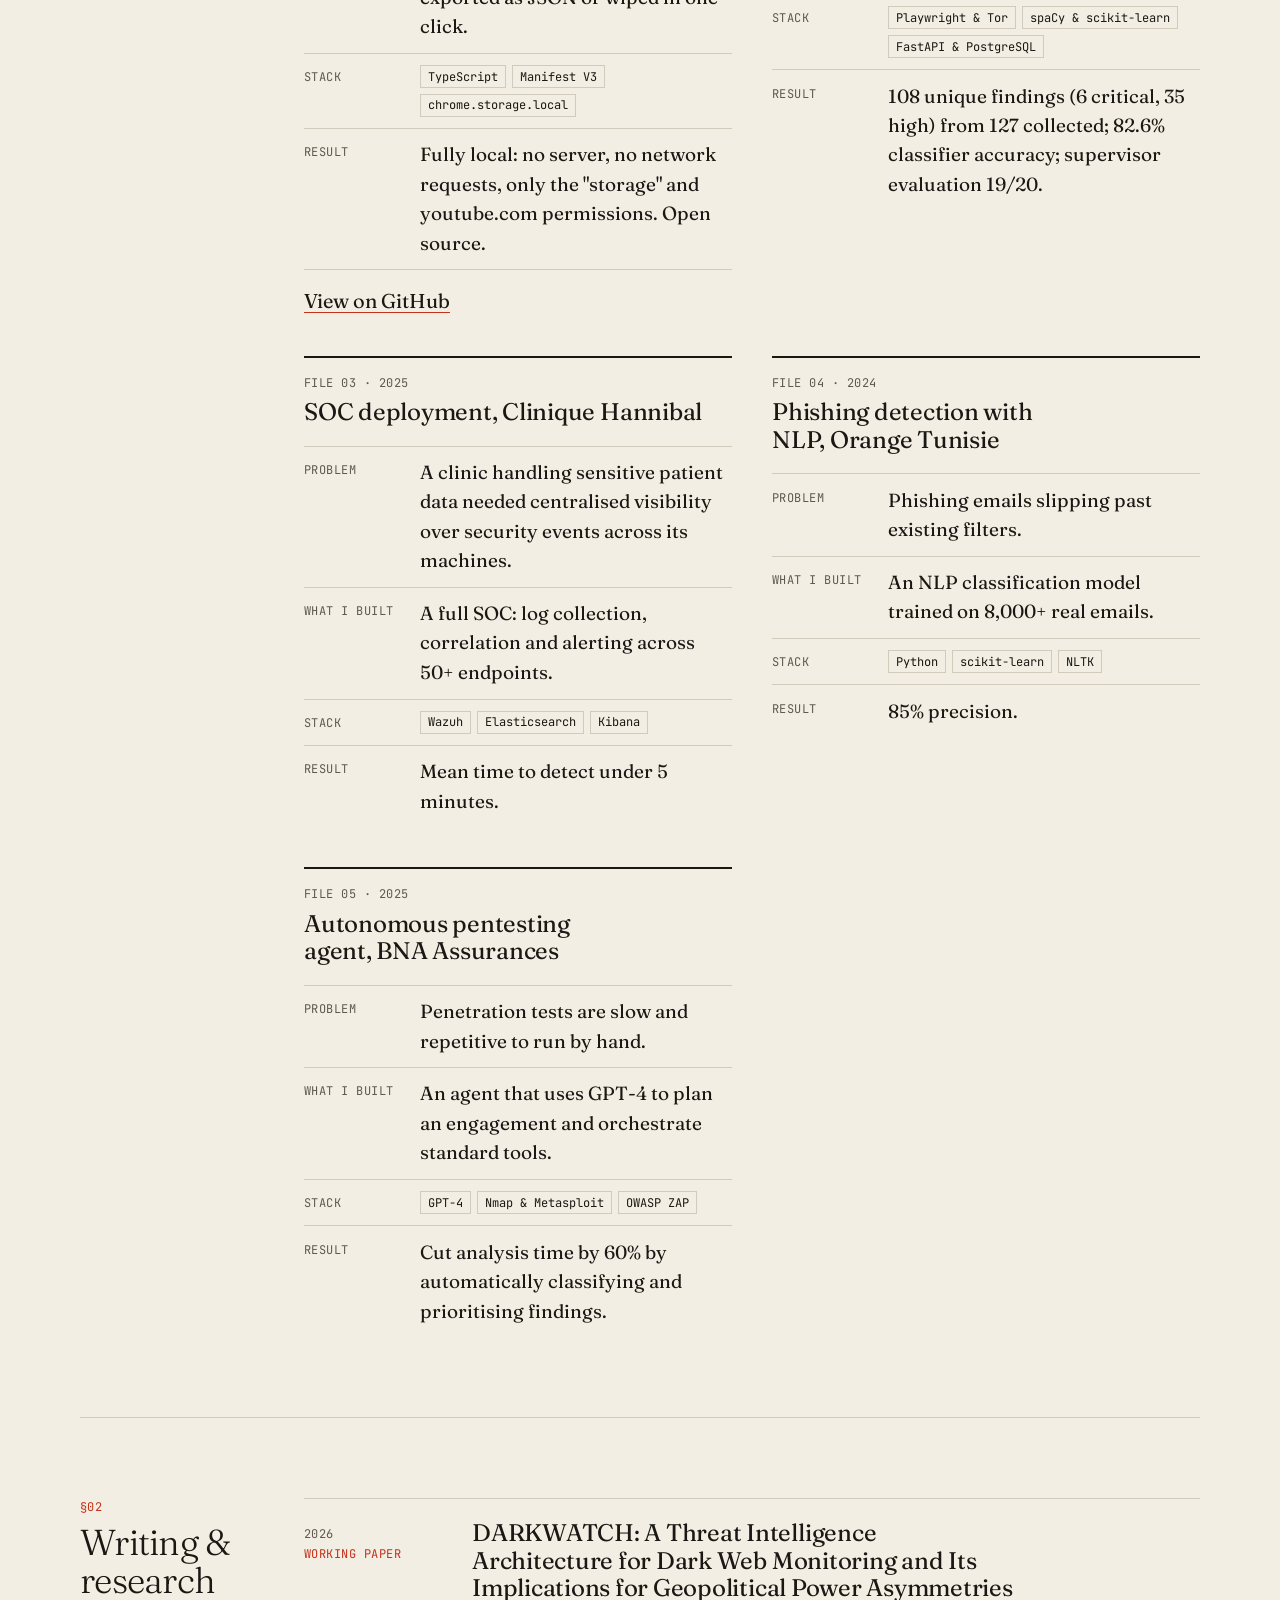
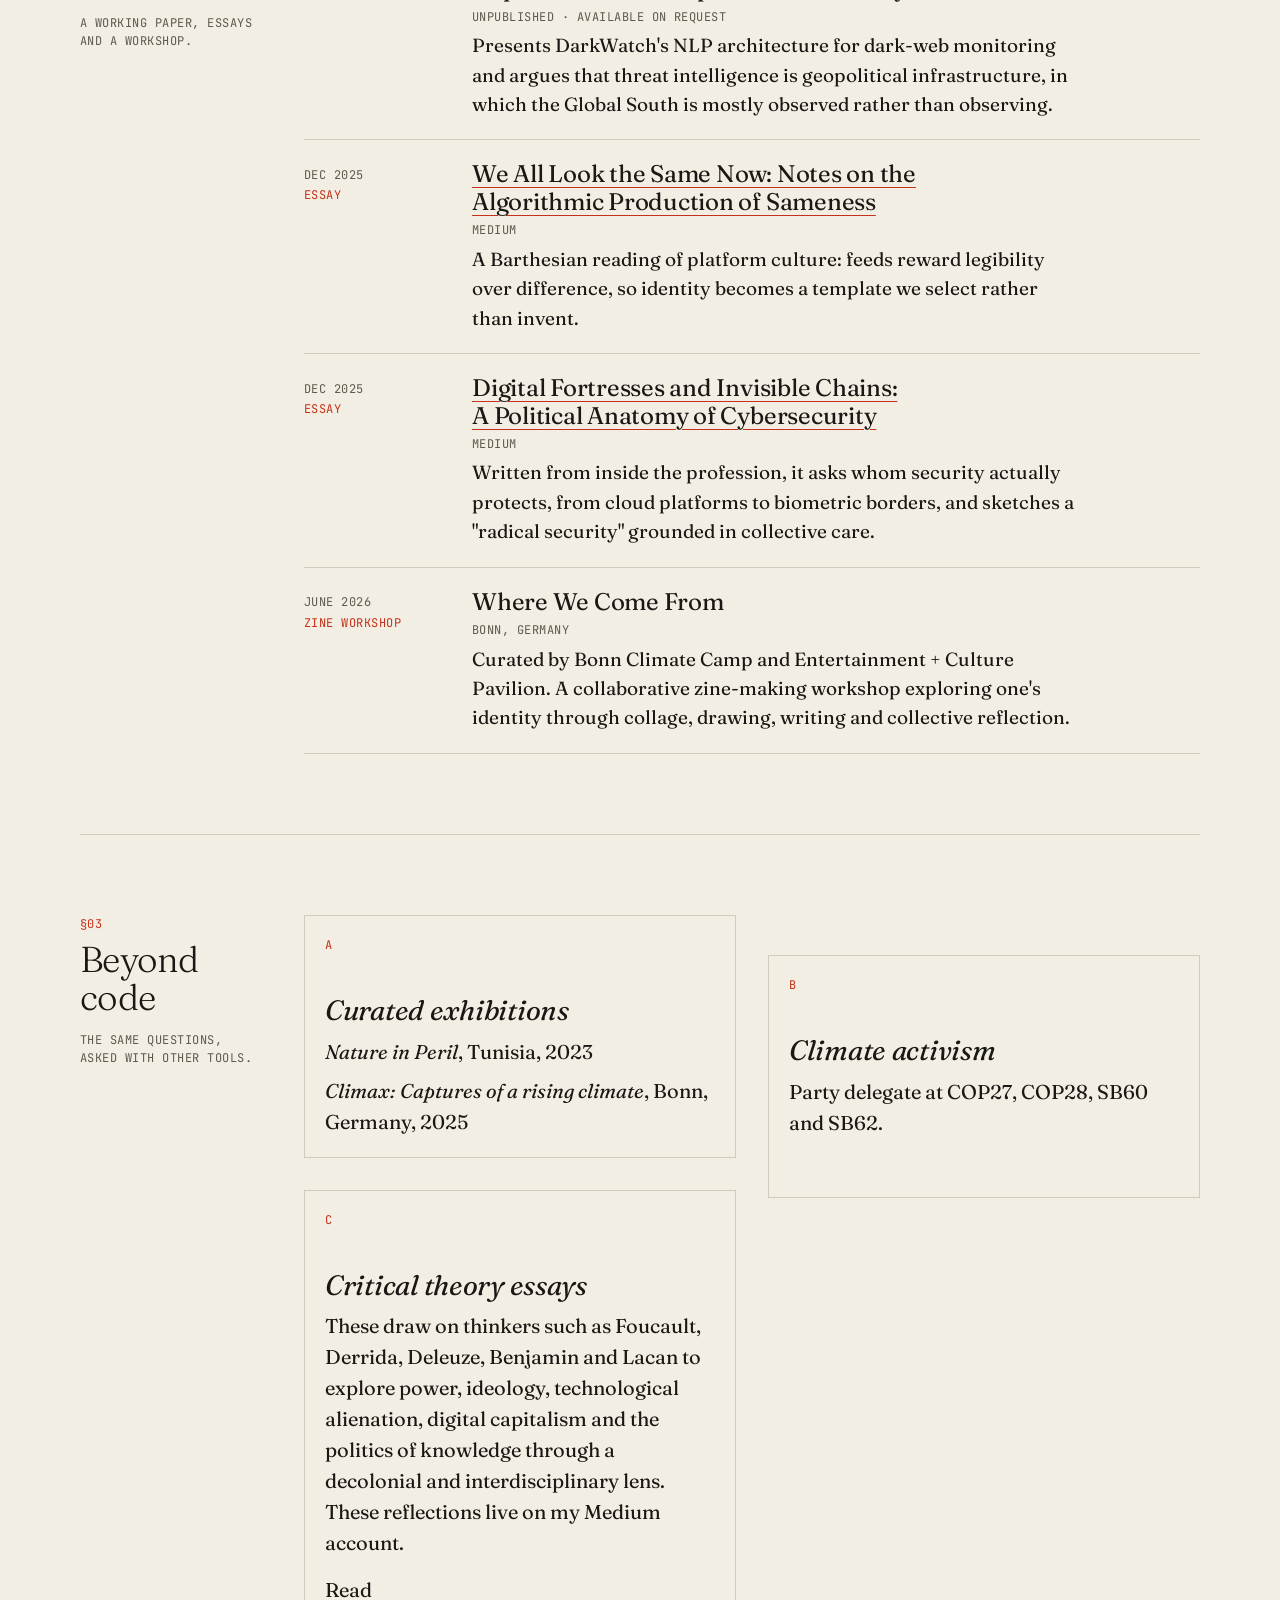
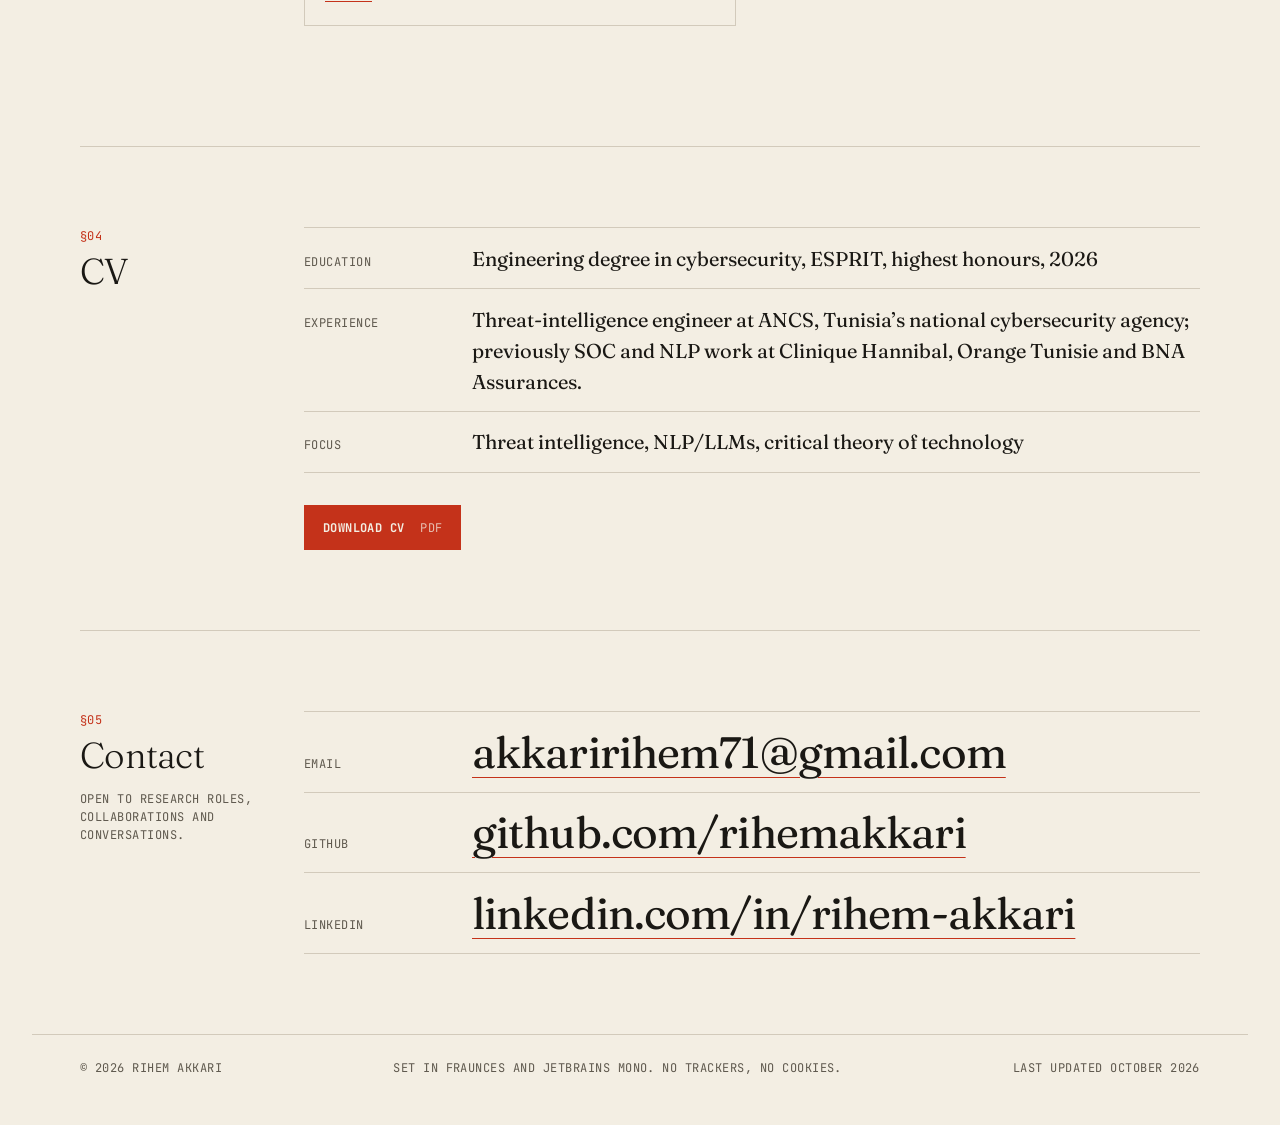
==== commit 74873129: "Correct pentesting agent project year to 2025 Co-Authored-By: Claude Opus 5.5 <noreply@anthropic.com" ====
--- a/index.html
+++ b/index.html
@@ -142,7 +142,7 @@
 
         <article class="file">
           <header class="file__head">
-            <p class="file__id">File 05 · 2024</p>
+            <p class="file__id">File 05 · 2025</p>
             <h3>Autonomous pentesting agent, BNA Assurances</h3>
           </header>
           <dl>
